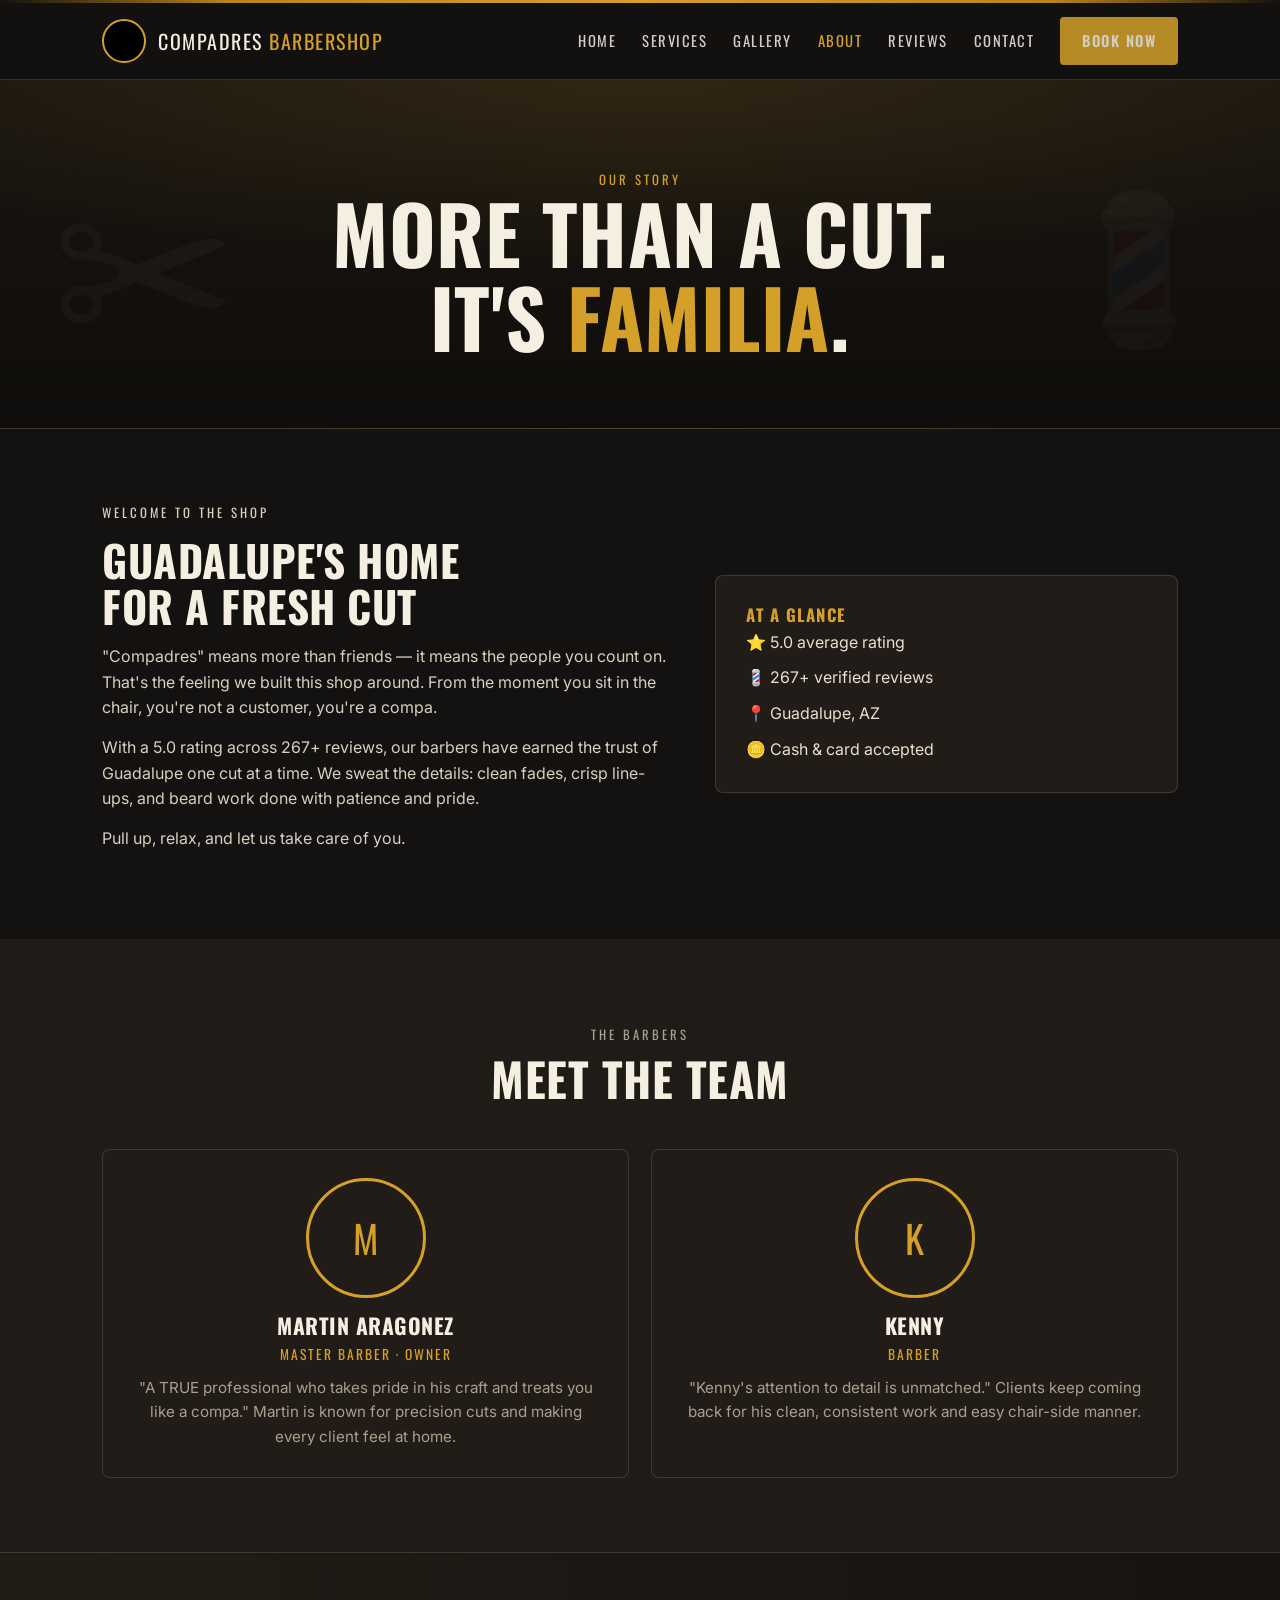
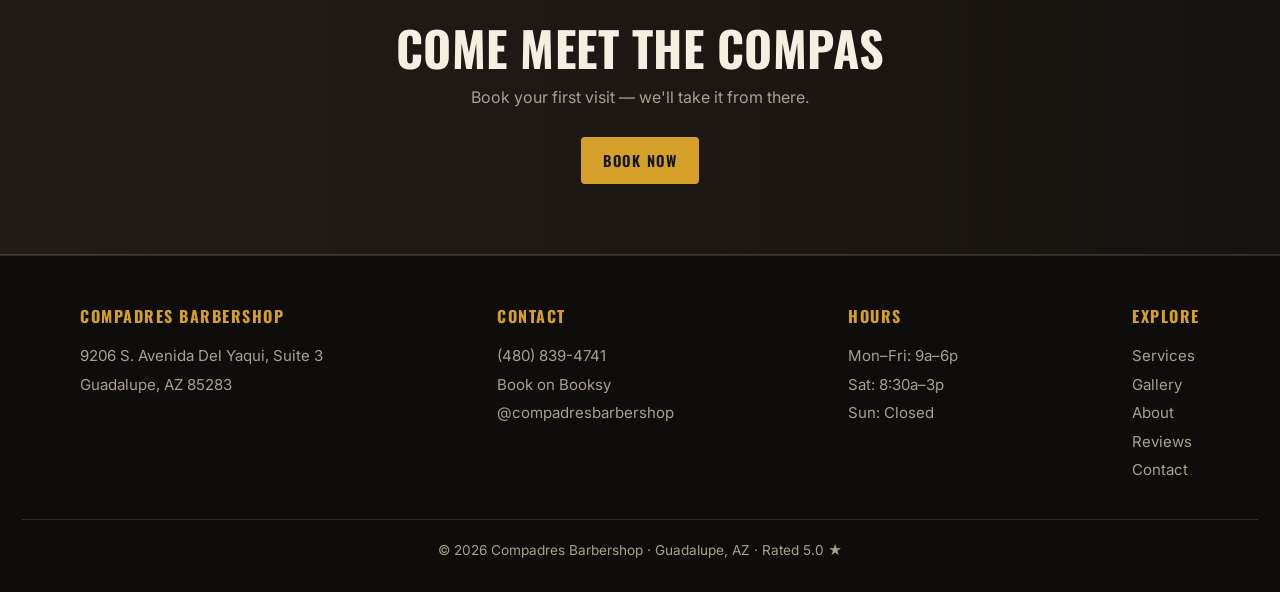
==== about.html @ e4661a83 "Install and configure Vercel Web Analytics # Vercel Web Analytics Implementation  ## Summary Success" ====
<!DOCTYPE html>
<html lang="en">
<head>
<meta charset="UTF-8">
<meta name="viewport" content="width=device-width, initial-scale=1">
<title>About | Compadres Barbershop</title>
<meta name="description" content="Meet the team behind Compadres Barbershop in Guadalupe, AZ — Martin, Kenny, and a shop that treats every client like family.">
<link rel="preconnect" href="https://fonts.googleapis.com">
<link href="https://fonts.googleapis.com/css2?family=Oswald:wght@500;600;700&family=Inter:wght@400;500;600&display=swap" rel="stylesheet">
<link rel="stylesheet" href="styles.css">
<script defer src="https://cdn.vercel-insights.com/v1/script.js"></script>
</head>
<body>
<div class="serape"></div>
<header class="site">
  <div class="nav">
    <a class="logo" href="index.html"><span class="mark"><img src="logo.jpg" alt="Compadres Barbershop logo" onerror="this.remove();this.parentNode.classList.add('noimg')"></span><span class="name">Compadres <span>Barbershop</span></span></a>
    <button class="nav-toggle" aria-label="Menu" onclick="document.getElementById('nav').classList.toggle('open')">☰</button>
    <nav class="links" id="nav">
      <a href="index.html">Home</a>
      <a href="services.html">Services</a>
      <a href="gallery.html">Gallery</a>
      <a class="active" href="about.html">About</a>
      <a href="reviews.html">Reviews</a>
      <a href="contact.html">Contact</a>
      <a class="btn btn-gold" href="https://booksy.com/en-us/102280_compadres-barbershop_barber-shop_14724_tempe" target="_blank" rel="noopener">Book Now</a>
    </nav>
  </div>
</header>

<section class="hero" style="padding:90px 22px 70px">
  <div class="container">
    <p class="eyebrow">Our Story</p>
    <h1>More than a cut.<br>It's <em>familia</em>.</h1>
  </div>
</section>

<section>
  <div class="container">
    <div class="split">
      <div>
        <p class="eyebrow">Welcome to the shop</p>
        <h2>Guadalupe's home<br>for a fresh cut</h2>
        <p>"Compadres" means more than friends — it means the people you count on. That's the feeling we built this shop around. From the moment you sit in the chair, you're not a customer, you're a compa.</p>
        <p>With a 5.0 rating across 267+ reviews, our barbers have earned the trust of Guadalupe one cut at a time. We sweat the details: clean fades, crisp line-ups, and beard work done with patience and pride.</p>
        <p>Pull up, relax, and let us take care of you.</p>
      </div>
      <div class="infobox">
        <h3>At a Glance</h3>
        <p style="margin-bottom:10px">⭐ 5.0 average rating</p>
        <p style="margin-bottom:10px">💈 267+ verified reviews</p>
        <p style="margin-bottom:10px">📍 Guadalupe, AZ</p>
        <p style="margin-bottom:0">🪙 Cash &amp; card accepted</p>
      </div>
    </div>
  </div>
</section>

<section class="alt">
  <div class="container">
    <div class="section-head"><p class="eyebrow">The Barbers</p><h2>Meet the team</h2></div>
    <div class="grid cols-2">
      <div class="barber card">
        <div class="avatar">M</div>
        <h3>Martin Aragonez</h3>
        <div class="role">Master Barber · Owner</div>
        <p>"A TRUE professional who takes pride in his craft and treats you like a compa." Martin is known for precision cuts and making every client feel at home.</p>
      </div>
      <div class="barber card">
        <div class="avatar">K</div>
        <h3>Kenny</h3>
        <div class="role">Barber</div>
        <p>"Kenny's attention to detail is unmatched." Clients keep coming back for his clean, consistent work and easy chair-side manner.</p>
      </div>
    </div>
  </div>
</section>

<div class="cta-band">
  <h2>Come meet the Compas</h2>
  <p>Book your first visit — we'll take it from there.</p>
  <a class="btn btn-gold" href="https://booksy.com/en-us/102280_compadres-barbershop_barber-shop_14724_tempe" target="_blank" rel="noopener">Book Now</a>
</div>

<footer class="site">
  <div class="foot-grid">
    <div><h4>Compadres Barbershop</h4><p>9206 S. Avenida Del Yaqui, Suite 3<br>Guadalupe, AZ 85283</p></div>
    <div><h4>Contact</h4><p><a href="tel:+14808394741">(480) 839-4741</a><br><a href="https://booksy.com/en-us/102280_compadres-barbershop_barber-shop_14724_tempe" target="_blank" rel="noopener">Book on Booksy</a><br><a href="https://www.instagram.com/compadresbarbershop/" target="_blank" rel="noopener">@compadresbarbershop</a></p></div>
    <div><h4>Hours</h4><p>Mon–Fri: 9a–6p<br>Sat: 8:30a–3p<br>Sun: Closed</p></div>
    <div><h4>Explore</h4><p><a href="services.html">Services</a><br><a href="gallery.html">Gallery</a><br><a href="about.html">About</a><br><a href="reviews.html">Reviews</a><br><a href="contact.html">Contact</a></p></div>
  </div>
  <div class="copyright">© 2026 Compadres Barbershop · Guadalupe, AZ · Rated 5.0 ★</div>
</footer>
</body>
</html>
---- styles.css ----
/* Compadres Barbershop — shared styles (mobile-optimized + photo gallery) */
:root{
  --ink:#141210;
  --ink-2:#1f1b17;
  --cream:#f5efe2;
  --gold:#d4a02a;
  --gold-2:#b9851a;
  --red:#a3271f;
  --green:#1f6b4f;
  --muted:#a89f8e;
  --line:rgba(245,239,226,.14);
  --maxw:1120px;
  --font-head:"Oswald","Arial Narrow",Helvetica,sans-serif;
  --font-body:"Inter",system-ui,-apple-system,Segoe UI,Roboto,sans-serif;
}
*{box-sizing:border-box;margin:0;padding:0}
html{scroll-behavior:smooth}
body{
  font-family:var(--font-body);
  background:var(--ink);
  color:var(--cream);
  line-height:1.6;
  -webkit-font-smoothing:antialiased;
  overflow-x:hidden;
}
img{max-width:100%;display:block}
a{color:inherit;text-decoration:none}
.container{max-width:var(--maxw);margin:0 auto;padding:0 22px}
h1,h2,h3,.brand{font-family:var(--font-head);font-weight:700;letter-spacing:.5px;line-height:1.05}
.eyebrow{font-family:var(--font-head);text-transform:uppercase;letter-spacing:3px;font-size:.8rem;color:var(--gold)}

/* refined gold top accent */
.serape{height:3px;background:linear-gradient(90deg,transparent,var(--gold-2) 18%,var(--gold) 50%,var(--gold-2) 82%,transparent)}

/* header */
header.site{position:sticky;top:0;z-index:50;background:rgba(20,18,16,.92);backdrop-filter:blur(8px);border-bottom:1px solid var(--line)}
.nav{display:flex;align-items:center;justify-content:space-between;padding:14px 22px;max-width:var(--maxw);margin:0 auto}
.logo{display:flex;align-items:center;gap:12px}
.logo .mark{width:44px;height:44px;border-radius:50%;border:2px solid var(--gold);display:grid;place-items:center;overflow:hidden;background:#000}
.logo .mark img{width:100%;height:100%;object-fit:cover;display:block}
.logo .mark.noimg::after{content:"C";font-family:var(--font-head);font-weight:700;color:var(--gold);font-size:1.2rem}
.logo .name{font-family:var(--font-head);font-size:1.25rem;text-transform:uppercase;letter-spacing:1.5px}
.logo .name span{color:var(--gold)}
nav.links{display:flex;align-items:center;gap:26px}
nav.links a{font-family:var(--font-head);text-transform:uppercase;letter-spacing:1.5px;font-size:.92rem;color:var(--cream);opacity:.85;transition:.2s}
nav.links a:hover,nav.links a.active{opacity:1;color:var(--gold)}
.btn{display:inline-block;font-family:var(--font-head);text-transform:uppercase;letter-spacing:1.5px;font-weight:600;padding:12px 22px;border-radius:4px;transition:.2s;cursor:pointer;font-size:.92rem}
.btn-gold{background:var(--gold);color:var(--ink)}
.btn-gold:hover{background:var(--gold-2)}
.btn-ghost{border:1.5px solid var(--gold);color:var(--gold)}
.btn-ghost:hover{background:var(--gold);color:var(--ink)}
.nav-toggle{display:none;background:none;border:0;color:var(--cream);font-size:1.6rem;cursor:pointer}

/* hero */
.hero{position:relative;text-align:center;padding:120px 22px 110px;background:
  radial-gradient(120% 90% at 50% 0%,rgba(212,160,42,.12),transparent 60%),
  linear-gradient(180deg,#191510,#0f0d0b);
  border-bottom:1px solid var(--line);overflow:hidden}
.hero::before,.hero::after{content:"";position:absolute;font-family:var(--font-head);font-size:14rem;color:rgba(245,239,226,.03);top:50%;transform:translateY(-50%)}
.hero::before{content:"✂";left:4%}
.hero::after{content:"💈";right:4%;font-size:9rem}
.hero h1{font-size:clamp(2.6rem,7vw,5rem);text-transform:uppercase}
.hero h1 em{color:var(--gold);font-style:normal}
.hero p.lead{max-width:620px;margin:18px auto 28px;color:#e7dfce;font-size:1.12rem}
.hero .cta{display:flex;gap:14px;justify-content:center;flex-wrap:wrap}
.stars{color:var(--gold);letter-spacing:2px}
.rating{margin-top:26px;font-size:.95rem;color:var(--muted)}
.rating strong{color:var(--cream)}

/* hero logo badge */
.hero-badge{width:130px;height:130px;border-radius:50%;border:3px solid var(--gold);object-fit:cover;display:block;margin:0 auto 24px;background:#000;box-shadow:0 10px 34px rgba(0,0,0,.55)}

/* hero photo banner */
.hero-photo{background:#0f0d0b;border-bottom:1px solid var(--line);text-align:center}
.hero-photo img{width:100%;max-width:var(--maxw);height:auto;display:block;margin:0 auto}
.hero-cta{display:flex;gap:14px;justify-content:center;flex-wrap:wrap;padding:28px 22px 6px}

/* sections */
section{padding:74px 0}
.section-head{text-align:center;max-width:640px;margin:0 auto 46px}
.section-head h2{font-size:clamp(2rem,4.5vw,2.9rem);text-transform:uppercase;margin-top:8px}
.section-head p{color:var(--muted);margin-top:12px}
.alt{background:var(--ink-2)}

/* feature grid */
.grid{display:grid;gap:22px}
.cols-3{grid-template-columns:repeat(3,1fr)}
.cols-2{grid-template-columns:repeat(2,1fr)}
.card{background:#211c17;border:1px solid var(--line);border-radius:8px;padding:28px}
.card h3{font-size:1.3rem;text-transform:uppercase;margin-bottom:8px}
.card p{color:var(--muted);font-size:.96rem}
.card .icon{font-size:1.8rem;margin-bottom:14px}

/* services / price list */
.pricelist{max-width:760px;margin:0 auto;display:grid;gap:6px}
.price-row{display:flex;align-items:baseline;justify-content:space-between;gap:14px;padding:20px 4px;border-bottom:1px dashed var(--line)}
.price-row .info h3{font-size:1.25rem;text-transform:uppercase}
.price-row .info span{display:block;color:var(--muted);font-size:.9rem;margin-top:3px}
.price-row .dots{flex:1;border-bottom:1px dotted rgba(245,239,226,.25);margin:0 4px 6px;align-self:flex-end}
.price-row .amt{font-family:var(--font-head);font-size:1.5rem;color:var(--gold);white-space:nowrap}
.note{text-align:center;color:var(--muted);margin-top:30px;font-size:.95rem}

/* gallery / photo grid */
.gallery{display:grid;grid-template-columns:repeat(3,1fr);gap:14px}
.gallery .shot{aspect-ratio:1/1;border-radius:8px;overflow:hidden;border:1px solid var(--line);display:block;background:#211c17}
.gallery .shot img{width:100%;height:100%;object-fit:cover;display:block;transition:transform .4s}
.gallery .shot:hover img{transform:scale(1.06)}

/* barbers */
.barber{text-align:center}
.barber .avatar{width:120px;height:120px;border-radius:50%;margin:0 auto 16px;border:3px solid var(--gold);display:grid;place-items:center;font-family:var(--font-head);font-size:2.4rem;color:var(--gold);background:#211c17}
.barber h3{font-size:1.35rem;text-transform:uppercase}
.barber .role{color:var(--gold);font-family:var(--font-head);letter-spacing:2px;text-transform:uppercase;font-size:.85rem;margin-top:4px}
.barber p{color:var(--muted);font-size:.95rem;margin-top:10px}

/* split / info */
.split{display:grid;grid-template-columns:1.1fr .9fr;gap:48px;align-items:center}
.split h2{font-size:clamp(1.9rem,4vw,2.7rem);text-transform:uppercase;margin:8px 0 16px}
.split p{color:#d8cfbd;margin-bottom:14px}
.hours{list-style:none;max-width:420px}
.hours li{display:flex;justify-content:space-between;padding:11px 0;border-bottom:1px solid var(--line);font-size:1rem}
.hours li span:first-child{font-family:var(--font-head);text-transform:uppercase;letter-spacing:1px}
.hours li.closed span:last-child{color:var(--muted);letter-spacing:1px}
.hours li.today{color:var(--gold)}

.infobox{background:#211c17;border:1px solid var(--line);border-radius:8px;padding:30px}
.infobox h3{text-transform:uppercase;color:var(--gold);font-size:1.05rem;letter-spacing:1.5px;margin-bottom:6px}
.infobox p{margin-bottom:18px;color:#e7dfce}
.infobox a{color:var(--cream);border-bottom:1px solid var(--gold)}

.map{border-radius:8px;overflow:hidden;border:1px solid var(--line);min-height:320px;width:100%}
.map iframe{width:100%;height:100%;min-height:320px;border:0;filter:grayscale(.3) contrast(1.05)}

/* cta band */
.cta-band{background:linear-gradient(90deg,#221c16,#171310);text-align:center;padding:70px 22px;border-top:1px solid var(--line);border-bottom:1px solid var(--line)}
.cta-band h2{font-size:clamp(2rem,5vw,3rem);text-transform:uppercase}
.cta-band p{color:var(--muted);margin:12px 0 26px}

/* footer */
footer.site{background:#0f0d0b;padding:48px 22px 30px;border-top:1px solid var(--line)}
.foot-grid{display:flex;justify-content:space-between;gap:30px;flex-wrap:wrap;max-width:var(--maxw);margin:0 auto}
.foot-grid h4{font-family:var(--font-head);text-transform:uppercase;color:var(--gold);letter-spacing:1.5px;margin-bottom:12px;font-size:1rem}
.foot-grid p,.foot-grid a{color:var(--muted);font-size:.94rem;line-height:1.9}
.foot-grid a:hover{color:var(--cream)}
.copyright{text-align:center;color:var(--muted);font-size:.85rem;margin-top:34px;border-top:1px solid var(--line);padding-top:20px}

/* reviews */
.quotes{display:grid;grid-template-columns:repeat(3,1fr);gap:22px}
.quote{background:#211c17;border:1px solid var(--line);border-radius:8px;padding:26px}
.quote .stars{margin-bottom:10px}
.quote p{font-style:italic;color:#e7dfce}
.quote .who{margin-top:14px;font-family:var(--font-head);text-transform:uppercase;letter-spacing:1px;color:var(--gold);font-size:.9rem}
.quote .meta-line{color:var(--muted);font-size:.8rem;margin-top:3px}

/* rating summary */
.rating-summary{display:grid;grid-template-columns:auto 1fr;gap:48px;align-items:center;background:#211c17;border:1px solid var(--line);border-radius:10px;padding:36px 40px;max-width:760px;margin:0 auto}
.rating-summary .score{text-align:center}
.rating-summary .big{font-family:var(--font-head);font-size:4.5rem;line-height:1;color:var(--gold)}
.rating-summary .score .stars{color:var(--gold);letter-spacing:2px;font-size:1.1rem;margin-top:4px}
.rating-summary .count{color:var(--muted);font-size:.85rem;margin-top:8px}
.rating-summary .bars{list-style:none;display:grid;gap:8px}
.rating-summary .bars li{display:flex;align-items:center;gap:12px;font-size:.85rem;color:var(--muted)}
.rating-summary .bars li span:first-child{width:34px;font-family:var(--font-head)}
.rating-summary .bars .n{width:34px;text-align:right}
.rating-summary .bar{flex:1;height:8px;background:rgba(245,239,226,.1);border-radius:6px;overflow:hidden}
.rating-summary .bar i{display:block;height:100%;background:var(--gold)}
@media(max-width:600px){.rating-summary{grid-template-columns:1fr;gap:24px;padding:28px 22px}}

/* worst review callout */
.worst{max-width:680px;margin:64px auto 0;text-align:center}
.worst h2{font-size:clamp(1.7rem,4vw,2.4rem);text-transform:uppercase;margin:8px 0 12px}
.worst .sub{color:var(--muted);font-size:.98rem;max-width:520px;margin:0 auto}
.worst-card{background:#211c17;border:1px dashed var(--gold-2);border-radius:10px;padding:34px 30px;margin:26px auto;max-width:480px}
.worst-card .stars2{font-size:1.5rem;letter-spacing:3px;color:var(--gold)}
.worst-card .stars2 span{color:rgba(245,239,226,.2)}
.worst-card .worst-text{font-family:var(--font-head);font-size:3.4rem;color:var(--cream);margin:14px 0 6px;line-height:1}
.worst-card .who{color:var(--muted);font-size:.85rem;letter-spacing:.5px}

@media(max-width:860px){
  .cols-3,.cols-2,.quotes{grid-template-columns:1fr}
  .split{grid-template-columns:1fr;gap:30px}
  .gallery{grid-template-columns:repeat(2,1fr)}
  nav.links{position:fixed;inset:70px 0 auto 0;flex-direction:column;background:var(--ink-2);padding:18px 22px 22px;border-bottom:1px solid var(--line);display:none;gap:4px}
  nav.links a{padding:12px 4px;border-bottom:1px solid var(--line);width:100%}
  nav.links.open{display:flex}
  nav.links .btn{width:100%;text-align:center;border-bottom:0;margin-top:8px}
  .nav-toggle{display:block}
}

@media(max-width:600px){
  section{padding:48px 0}
  .container{padding:0 18px}
  .nav{padding:12px 18px}
  .logo .name{font-size:1.05rem;letter-spacing:1px}
  .hero{padding:74px 18px 60px}
  .hero::before,.hero::after{display:none}
  .hero p.lead{font-size:1.02rem}
  .hero .cta{flex-direction:column;align-items:stretch}
  .hero .cta .btn{width:100%}
  .hero-cta{flex-direction:column;align-items:stretch;padding:22px 18px 4px}
  .hero-cta .btn{width:100%;text-align:center}
  .section-head{margin-bottom:32px}
  .card{padding:22px}
  .price-row{padding:16px 2px;gap:10px}
  .price-row .info h3{font-size:1.08rem}
  .price-row .amt{font-size:1.3rem}
  .infobox{padding:22px}
  .cta-band{padding:52px 18px}
  .foot-grid{flex-direction:column;gap:24px}
  .worst-card{padding:28px 22px}
  .worst-card .worst-text{font-size:2.8rem}
  .gallery{gap:10px}
}
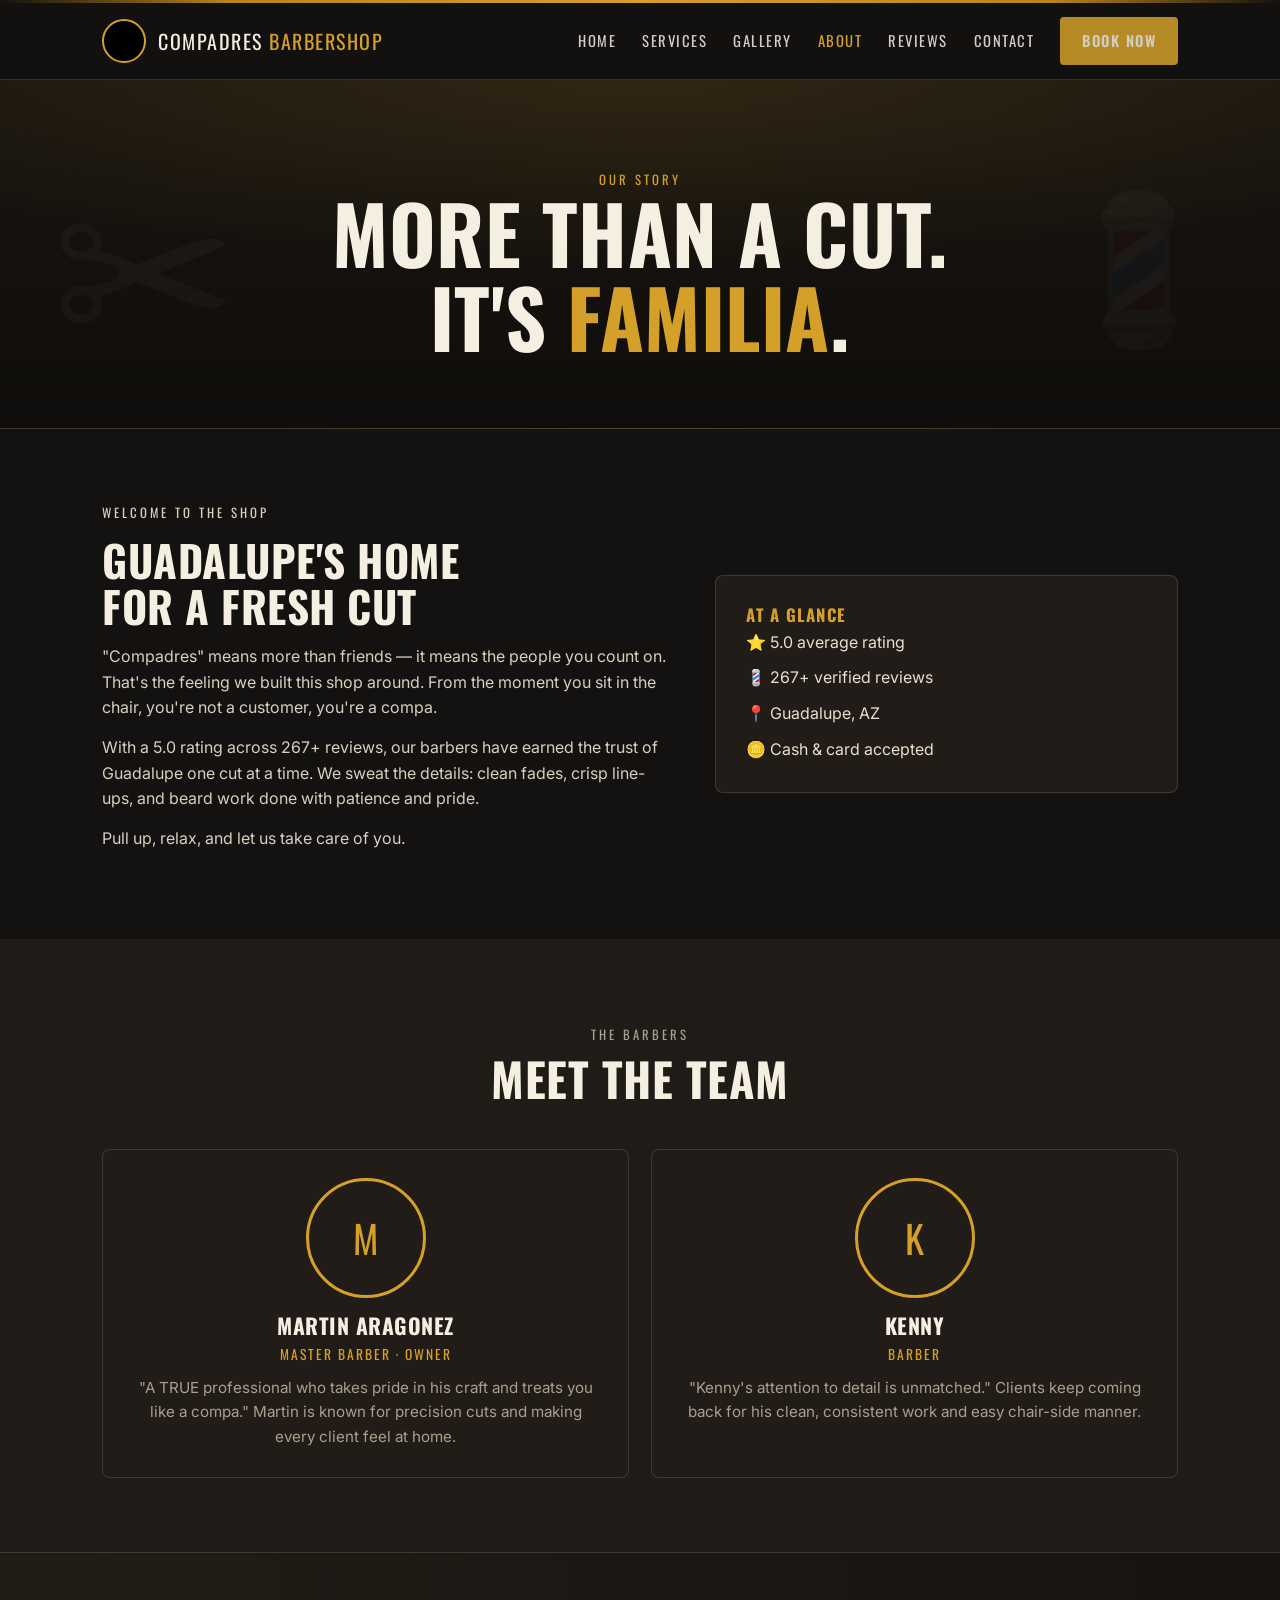
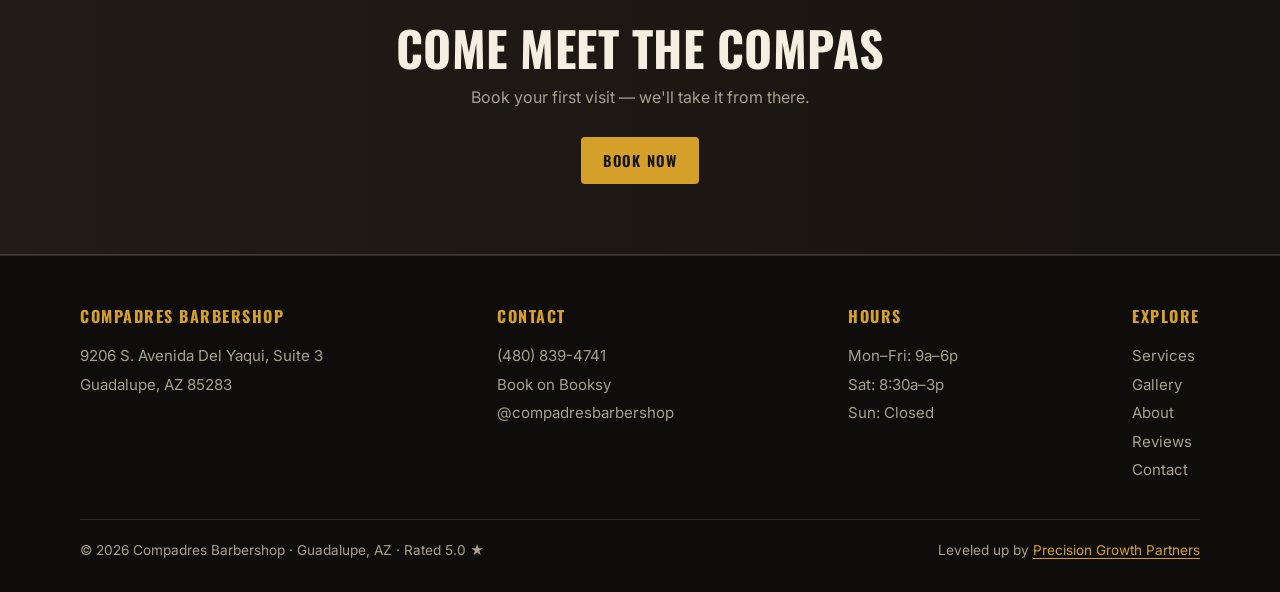
==== commit 209db2d1: "Add files via upload" ====
--- a/about.html
+++ b/about.html
@@ -8,7 +8,6 @@
 <link rel="preconnect" href="https://fonts.googleapis.com">
 <link href="https://fonts.googleapis.com/css2?family=Oswald:wght@500;600;700&family=Inter:wght@400;500;600&display=swap" rel="stylesheet">
 <link rel="stylesheet" href="styles.css">
-<script defer src="https://cdn.vercel-insights.com/v1/script.js"></script>
 </head>
 <body>
 <div class="serape"></div>
@@ -89,7 +88,8 @@
     <div><h4>Hours</h4><p>Mon–Fri: 9a–6p<br>Sat: 8:30a–3p<br>Sun: Closed</p></div>
     <div><h4>Explore</h4><p><a href="services.html">Services</a><br><a href="gallery.html">Gallery</a><br><a href="about.html">About</a><br><a href="reviews.html">Reviews</a><br><a href="contact.html">Contact</a></p></div>
   </div>
-  <div class="copyright">© 2026 Compadres Barbershop · Guadalupe, AZ · Rated 5.0 ★</div>
+  <div class="copyright"><span>© 2026 Compadres Barbershop · Guadalupe, AZ · Rated 5.0 ★</span><span class="credit">Leveled up by <a href="https://www.precisiongrowthpartnersaz.com" target="_blank" rel="noopener">Precision Growth Partners</a></span></div>
 </footer>
+<script defer src="/_vercel/insights/script.js"></script>
 </body>
 </html>
--- a/styles.css
+++ b/styles.css
@@ -142,7 +142,9 @@
 .foot-grid h4{font-family:var(--font-head);text-transform:uppercase;color:var(--gold);letter-spacing:1.5px;margin-bottom:12px;font-size:1rem}
 .foot-grid p,.foot-grid a{color:var(--muted);font-size:.94rem;line-height:1.9}
 .foot-grid a:hover{color:var(--cream)}
-.copyright{text-align:center;color:var(--muted);font-size:.85rem;margin-top:34px;border-top:1px solid var(--line);padding-top:20px}
+.copyright{display:flex;flex-wrap:wrap;justify-content:space-between;align-items:center;gap:6px 16px;max-width:var(--maxw);margin:34px auto 0;color:var(--muted);font-size:.85rem;border-top:1px solid var(--line);padding-top:20px}
+.copyright .credit a{color:var(--gold);border-bottom:1px solid var(--gold)}
+.copyright .credit a:hover{color:var(--cream)}
 
 /* reviews */
 .quotes{display:grid;grid-template-columns:repeat(3,1fr);gap:22px}
@@ -210,4 +212,5 @@
   .worst-card{padding:28px 22px}
   .worst-card .worst-text{font-size:2.8rem}
   .gallery{gap:10px}
-}
+  .copyright{justify-content:center;text-align:center}
+}
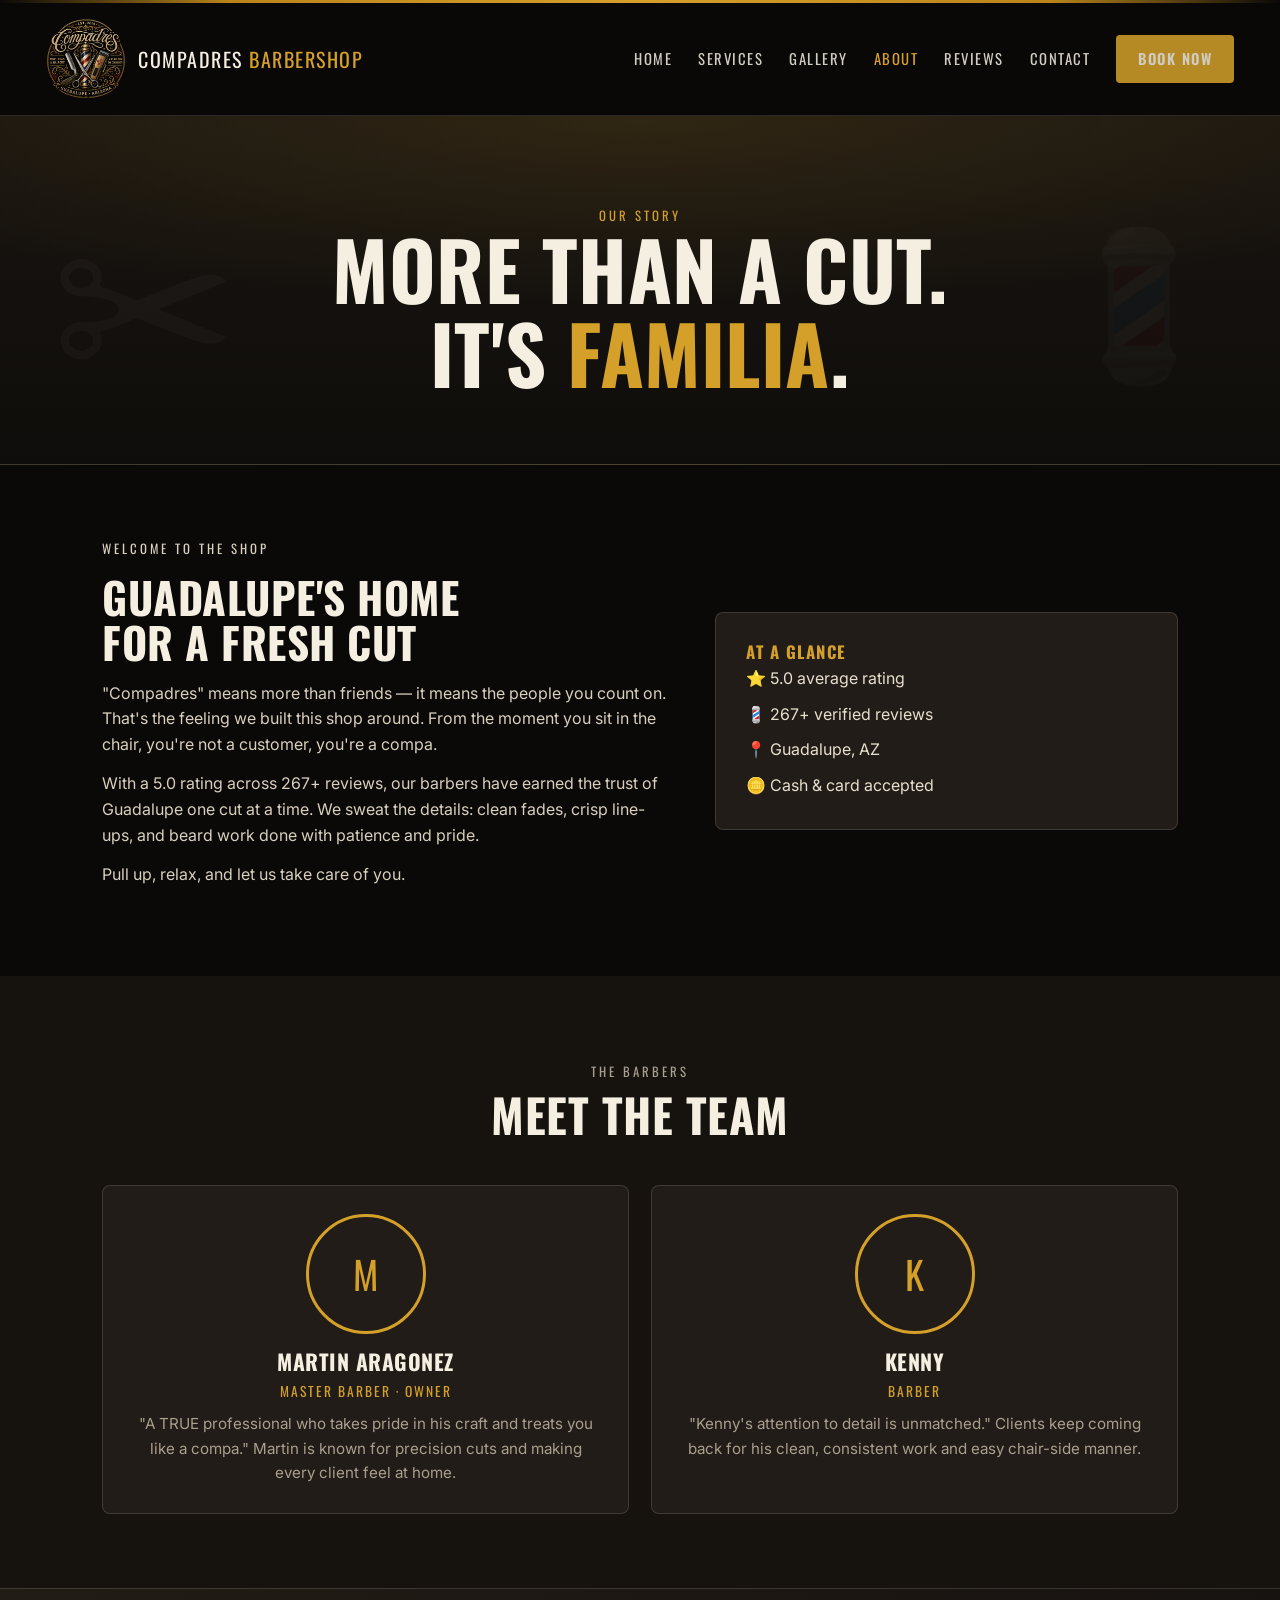
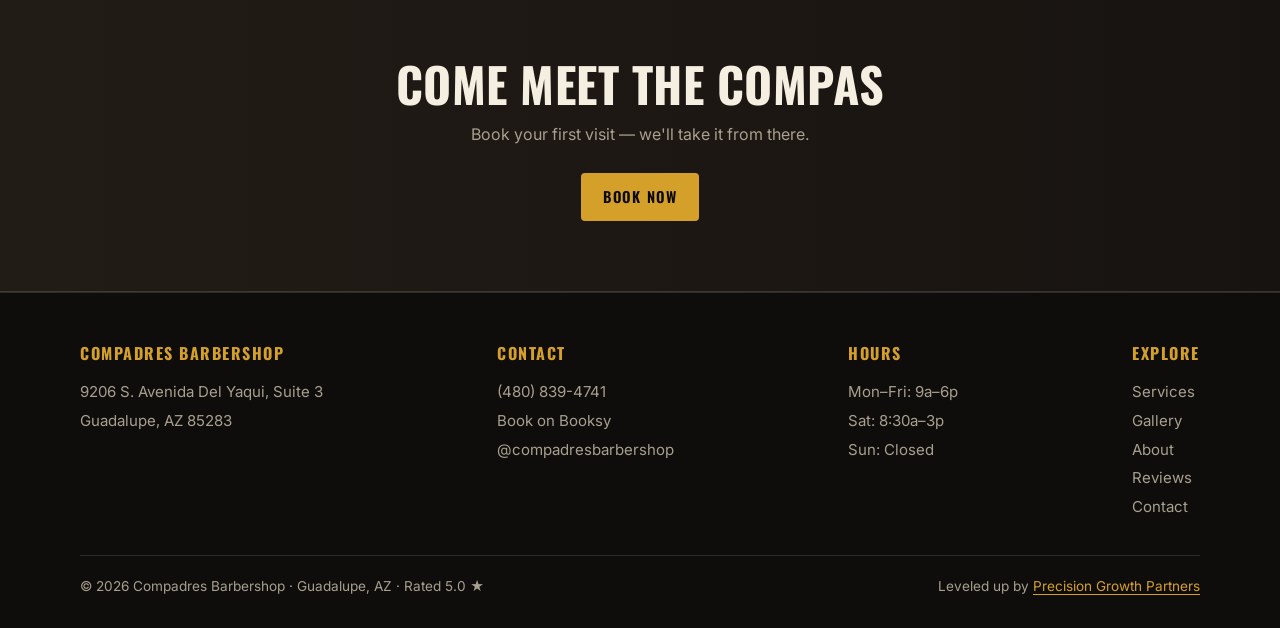
==== commit 27624e58: "Add files via upload" ====
--- a/about.html
+++ b/about.html
@@ -13,7 +13,7 @@
 <div class="serape"></div>
 <header class="site">
   <div class="nav">
-    <a class="logo" href="index.html"><span class="mark"><img src="logo.jpg" alt="Compadres Barbershop logo" onerror="this.remove();this.parentNode.classList.add('noimg')"></span><span class="name">Compadres <span>Barbershop</span></span></a>
+    <a class="logo" href="index.html"><span class="mark"><img src="logo.png" alt="Compadres Barbershop logo" onclick="event.preventDefault();event.stopPropagation();document.getElementById('logobox').classList.add('open')" onerror="this.style.display='none';this.parentNode.classList.add('noimg')"></span><span class="name">Compadres <span>Barbershop</span></span></a>
     <button class="nav-toggle" aria-label="Menu" onclick="document.getElementById('nav').classList.toggle('open')">☰</button>
     <nav class="links" id="nav">
       <a href="index.html">Home</a>
@@ -90,6 +90,7 @@
   </div>
   <div class="copyright"><span>© 2026 Compadres Barbershop · Guadalupe, AZ · Rated 5.0 ★</span><span class="credit">Leveled up by <a href="https://www.precisiongrowthpartnersaz.com" target="_blank" rel="noopener">Precision Growth Partners</a></span></div>
 </footer>
+<div class="logobox" id="logobox" onclick="this.classList.remove('open')"><img src="logo.png" alt="Compadres Barbershop logo"></div>
 <script defer src="/_vercel/insights/script.js"></script>
 </body>
 </html>
--- a/styles.css
+++ b/styles.css
@@ -1,7 +1,7 @@
 /* Compadres Barbershop — shared styles (mobile-optimized + photo gallery) */
 :root{
-  --ink:#141210;
-  --ink-2:#1f1b17;
+  --ink:#0a0908;
+  --ink-2:#16130f;
   --cream:#f5efe2;
   --gold:#d4a02a;
   --gold-2:#b9851a;
@@ -33,11 +33,15 @@
 .serape{height:3px;background:linear-gradient(90deg,transparent,var(--gold-2) 18%,var(--gold) 50%,var(--gold-2) 82%,transparent)}
 
 /* header */
-header.site{position:sticky;top:0;z-index:50;background:rgba(20,18,16,.92);backdrop-filter:blur(8px);border-bottom:1px solid var(--line)}
-.nav{display:flex;align-items:center;justify-content:space-between;padding:14px 22px;max-width:var(--maxw);margin:0 auto}
+header.site{position:sticky;top:0;z-index:50;background:rgba(10,9,8,.95);backdrop-filter:blur(8px);border-bottom:1px solid var(--line)}
+.nav{display:flex;align-items:center;justify-content:space-between;padding:16px 46px}
 .logo{display:flex;align-items:center;gap:12px}
-.logo .mark{width:44px;height:44px;border-radius:50%;border:2px solid var(--gold);display:grid;place-items:center;overflow:hidden;background:#000}
-.logo .mark img{width:100%;height:100%;object-fit:cover;display:block}
+.logo .mark{width:80px;height:80px;display:grid;place-items:center;flex:0 0 auto}
+.logo .mark img{width:100%;height:100%;object-fit:contain;display:block;mix-blend-mode:lighten;cursor:zoom-in}
+.logobox{position:fixed;inset:0;z-index:200;background:rgba(5,4,3,.94);display:none;place-items:center;cursor:zoom-out;padding:24px}
+.logobox.open{display:grid}
+.logobox img{max-width:min(90vw,560px);max-height:90vh;width:auto;height:auto;mix-blend-mode:lighten}
+.logo .mark.noimg{width:44px;height:44px;border-radius:50%;border:2px solid var(--gold);background:#000}
 .logo .mark.noimg::after{content:"C";font-family:var(--font-head);font-weight:700;color:var(--gold);font-size:1.2rem}
 .logo .name{font-family:var(--font-head);font-size:1.25rem;text-transform:uppercase;letter-spacing:1.5px}
 .logo .name span{color:var(--gold)}
@@ -71,7 +75,7 @@
 .hero-badge{width:130px;height:130px;border-radius:50%;border:3px solid var(--gold);object-fit:cover;display:block;margin:0 auto 24px;background:#000;box-shadow:0 10px 34px rgba(0,0,0,.55)}
 
 /* hero photo banner */
-.hero-photo{background:#0f0d0b;border-bottom:1px solid var(--line);text-align:center}
+.hero-photo{background:#0a0908;border-bottom:1px solid var(--line);text-align:center}
 .hero-photo img{width:100%;max-width:var(--maxw);height:auto;display:block;margin:0 auto}
 .hero-cta{display:flex;gap:14px;justify-content:center;flex-wrap:wrap;padding:28px 22px 6px}
 
@@ -213,4 +217,5 @@
   .worst-card .worst-text{font-size:2.8rem}
   .gallery{gap:10px}
   .copyright{justify-content:center;text-align:center}
-}
+  .logo .mark{width:60px;height:60px}
+}
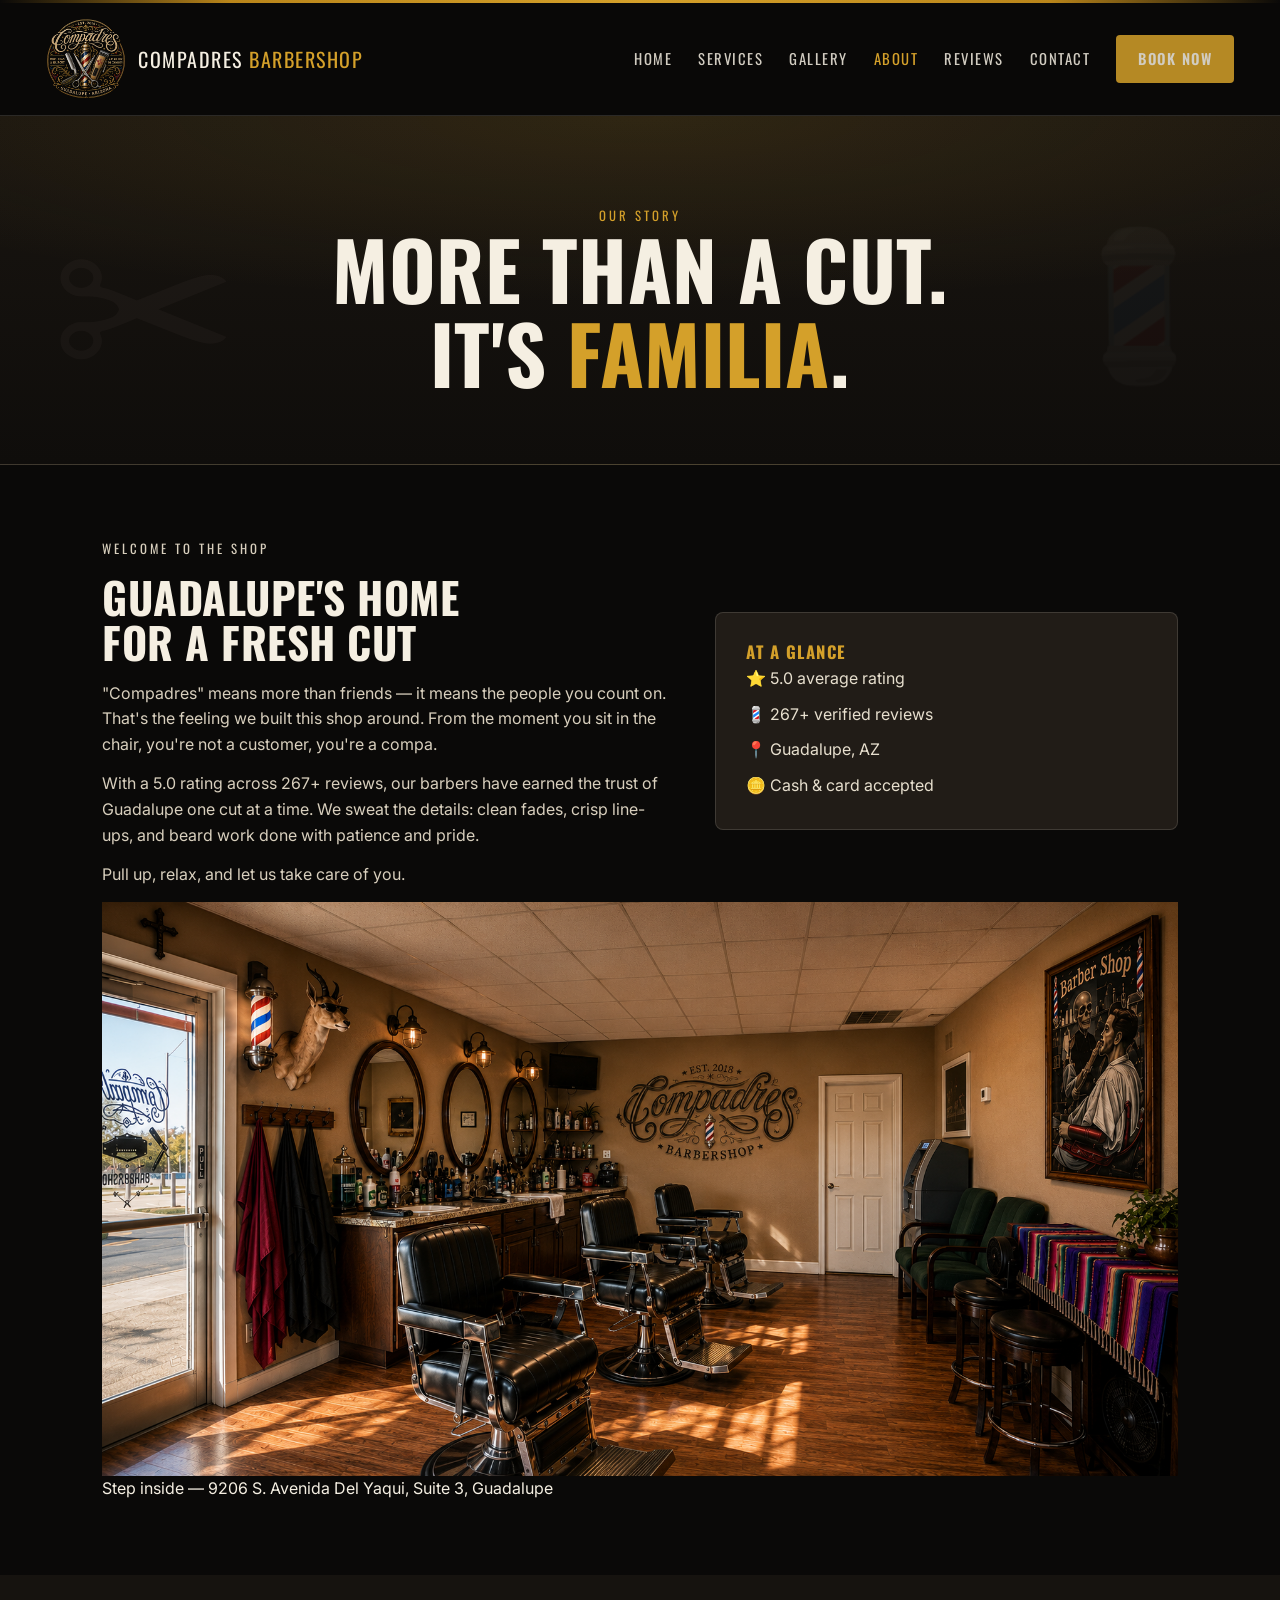
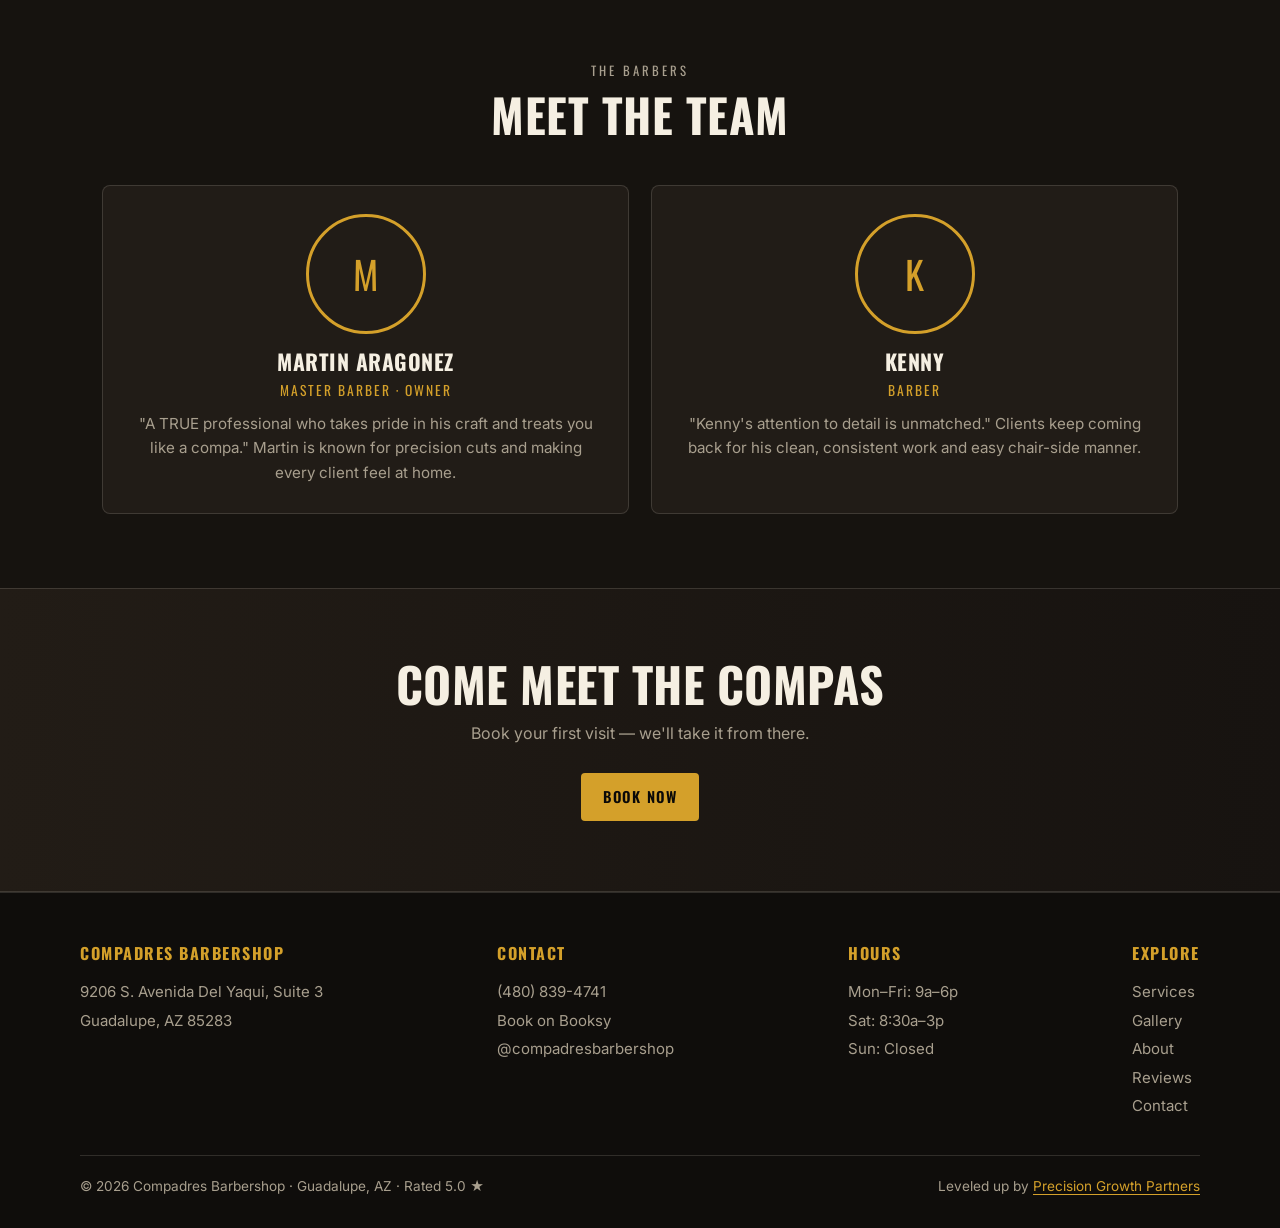
==== commit 69d2d756: "Add files via upload" ====
--- a/about.html
+++ b/about.html
@@ -8,6 +8,18 @@
 <link rel="preconnect" href="https://fonts.googleapis.com">
 <link href="https://fonts.googleapis.com/css2?family=Oswald:wght@500;600;700&family=Inter:wght@400;500;600&display=swap" rel="stylesheet">
 <link rel="stylesheet" href="styles.css">
+<meta property="og:type" content="website">
+<meta property="og:site_name" content="Compadres Barbershop">
+<meta property="og:title" content="Compadres Barbershop — Guadalupe, AZ">
+<meta property="og:description" content="More than a haircut — a place for the community. Premium cuts, fades & beard work. Book online.">
+<meta property="og:url" content="https://compadresbarbershop.net/about.html">
+<meta property="og:image" content="https://compadresbarbershop.net/logo.png">
+<meta property="og:image:width" content="1254">
+<meta property="og:image:height" content="1254">
+<meta name="twitter:card" content="summary_large_image">
+<meta name="twitter:title" content="Compadres Barbershop — Guadalupe, AZ">
+<meta name="twitter:description" content="More than a haircut — a place for the community. Book online.">
+<meta name="twitter:image" content="https://compadresbarbershop.net/logo.png">
 </head>
 <body>
 <div class="serape"></div>
@@ -52,6 +64,10 @@
         <p style="margin-bottom:0">🪙 Cash &amp; card accepted</p>
       </div>
     </div>
+    <figure class="shopshot" onclick="openShot(this.querySelector('img').src)">
+      <img src="CompadresBarbershopHero.png" alt="Inside Compadres Barbershop — vintage chairs, round mirrors, and the shop wall" loading="lazy">
+      <figcaption>Step inside — 9206 S. Avenida Del Yaqui, Suite 3, Guadalupe</figcaption>
+    </figure>
   </div>
 </section>
 
@@ -90,7 +106,12 @@
   </div>
   <div class="copyright"><span>© 2026 Compadres Barbershop · Guadalupe, AZ · Rated 5.0 ★</span><span class="credit">Leveled up by <a href="https://www.precisiongrowthpartnersaz.com" target="_blank" rel="noopener">Precision Growth Partners</a></span></div>
 </footer>
+<div class="shotbox" id="shotbox" onclick="this.classList.remove('open')"><img src="" alt="Inside Compadres Barbershop"></div>
 <div class="logobox" id="logobox" onclick="this.classList.remove('open')"><img src="logo.png" alt="Compadres Barbershop logo"></div>
+<script>
+function openShot(src){var b=document.getElementById('shotbox');b.querySelector('img').src=src;b.classList.add('open');}
+document.addEventListener('keydown',function(e){if(e.key==='Escape'){document.getElementById('shotbox').classList.remove('open');document.getElementById('logobox').classList.remove('open');}});
+</script>
 <script defer src="/_vercel/insights/script.js"></script>
 </body>
 </html>
--- a/styles.css
+++ b/styles.css
@@ -41,6 +41,14 @@
 .logobox{position:fixed;inset:0;z-index:200;background:rgba(5,4,3,.94);display:none;place-items:center;cursor:zoom-out;padding:24px}
 .logobox.open{display:grid}
 .logobox img{max-width:min(90vw,560px);max-height:90vh;width:auto;height:auto;mix-blend-mode:lighten}
+
+/* intro splash (home only) */
+.splash{position:fixed;inset:0;z-index:300;background:#0a0908;display:grid;place-items:center;padding:24px;cursor:pointer;animation:splashout .6s ease 3s forwards}
+.splash.skip{animation:splashout .3s ease forwards}
+.splash img{max-width:min(88vw,520px);max-height:86vh;mix-blend-mode:lighten;animation:splashin .5s ease both}
+@keyframes splashin{from{opacity:0;transform:scale(.94)}to{opacity:1;transform:scale(1)}}
+@keyframes splashout{to{opacity:0;visibility:hidden}}
+@media(prefers-reduced-motion:reduce){.splash{display:none}}
 .logo .mark.noimg{width:44px;height:44px;border-radius:50%;border:2px solid var(--gold);background:#000}
 .logo .mark.noimg::after{content:"C";font-family:var(--font-head);font-weight:700;color:var(--gold);font-size:1.2rem}
 .logo .name{font-family:var(--font-head);font-size:1.25rem;text-transform:uppercase;letter-spacing:1.5px}
@@ -77,6 +85,9 @@
 /* hero photo banner */
 .hero-photo{background:#0a0908;border-bottom:1px solid var(--line);text-align:center}
 .hero-photo img{width:100%;max-width:var(--maxw);height:auto;display:block;margin:0 auto}
+.hero-slides{position:relative;display:block;max-width:var(--maxw);margin:0 auto;aspect-ratio:3/2;overflow:hidden}
+.hero-slides .slide{position:absolute;inset:0;width:100%;height:100%;object-fit:contain;opacity:0;transition:opacity 1.4s ease}
+.hero-slides .slide.on{opacity:1}
 .hero-cta{display:flex;gap:14px;justify-content:center;flex-wrap:wrap;padding:28px 22px 6px}
 
 /* sections */
@@ -94,6 +105,9 @@
 .card h3{font-size:1.3rem;text-transform:uppercase;margin-bottom:8px}
 .card p{color:var(--muted);font-size:.96rem}
 .card .icon{font-size:1.8rem;margin-bottom:14px}
+.card .icon img{width:100%;height:280px;object-fit:contain;display:block;cursor:zoom-in;transition:transform .25s ease}
+.card .icon img:hover{transform:scale(1.03)}
+.card .icon img.blend{mix-blend-mode:lighten}
 
 /* services / price list */
 .pricelist{max-width:760px;margin:0 auto;display:grid;gap:6px}
@@ -104,11 +118,35 @@
 .price-row .amt{font-family:var(--font-head);font-size:1.5rem;color:var(--gold);white-space:nowrap}
 .note{text-align:center;color:var(--muted);margin-top:30px;font-size:.95rem}
 
-/* gallery / photo grid */
-.gallery{display:grid;grid-template-columns:repeat(3,1fr);gap:14px}
-.gallery .shot{aspect-ratio:1/1;border-radius:8px;overflow:hidden;border:1px solid var(--line);display:block;background:#211c17}
-.gallery .shot img{width:100%;height:100%;object-fit:cover;display:block;transition:transform .4s}
-.gallery .shot:hover img{transform:scale(1.06)}
+/* work gallery — masonry */
+.works{column-count:3;column-gap:16px}
+.work{break-inside:avoid;margin:0 0 16px;position:relative;display:block;border-radius:10px;overflow:hidden;border:1px solid var(--line);background:#16130f;cursor:zoom-in}
+.work img{width:100%;display:block;transition:transform .5s ease}
+.work:hover img{transform:scale(1.04)}
+.work .cap{position:absolute;left:0;right:0;bottom:0;padding:16px 16px 14px;background:linear-gradient(to top,rgba(0,0,0,.9),rgba(0,0,0,.5) 55%,transparent)}
+.work .cap h3{font-size:1.02rem;text-transform:uppercase;letter-spacing:1px;color:var(--cream)}
+.work .cap span{display:block;margin-top:3px;color:var(--gold);font-family:var(--font-head);font-size:.76rem;letter-spacing:2px;text-transform:uppercase}
+.work .badge{position:absolute;top:12px;left:12px;background:var(--gold);color:var(--ink);font-family:var(--font-head);font-size:.68rem;letter-spacing:1.5px;text-transform:uppercase;padding:5px 10px;border-radius:3px}
+
+/* before / after */
+.ba{display:grid;grid-template-columns:1fr 1fr;gap:16px;max-width:860px;margin:0 auto}
+.ba figure{position:relative;margin:0;border-radius:10px;overflow:hidden;border:1px solid var(--line);background:#16130f;cursor:zoom-in}
+.ba img{width:100%;display:block;transition:transform .5s ease}
+.ba figure:hover img{transform:scale(1.03)}
+.ba figcaption{position:absolute;top:12px;left:12px;font-family:var(--font-head);text-transform:uppercase;letter-spacing:2px;font-size:.72rem;padding:6px 12px;border-radius:3px}
+.ba .before figcaption{background:rgba(10,9,8,.88);color:var(--muted);border:1px solid var(--line)}
+.ba .after figcaption{background:var(--gold);color:var(--ink)}
+.ba-note{text-align:center;color:var(--muted);font-size:.92rem;margin-top:16px}
+
+/* photo lightbox */
+.shotbox{position:fixed;inset:0;z-index:200;background:rgba(5,4,3,.95);display:none;place-items:center;cursor:zoom-out;padding:20px}
+.shotbox.open{display:grid}
+.shotbox img{max-width:92vw;max-height:88vh;border-radius:8px;border:1px solid var(--line)}
+
+/* client shout-out */
+.shout{max-width:640px;margin:54px auto 0;text-align:center;border-top:1px solid var(--line);padding-top:34px}
+.shout p{font-style:italic;color:#e7dfce;font-size:1.15rem}
+.shout .who{margin-top:12px;font-family:var(--font-head);text-transform:uppercase;letter-spacing:2px;color:var(--gold);font-size:.85rem}
 
 /* barbers */
 .barber{text-align:center}
@@ -185,7 +223,7 @@
 @media(max-width:860px){
   .cols-3,.cols-2,.quotes{grid-template-columns:1fr}
   .split{grid-template-columns:1fr;gap:30px}
-  .gallery{grid-template-columns:repeat(2,1fr)}
+  .works{column-count:2}
   nav.links{position:fixed;inset:70px 0 auto 0;flex-direction:column;background:var(--ink-2);padding:18px 22px 22px;border-bottom:1px solid var(--line);display:none;gap:4px}
   nav.links a{padding:12px 4px;border-bottom:1px solid var(--line);width:100%}
   nav.links.open{display:flex}
@@ -215,7 +253,7 @@
   .foot-grid{flex-direction:column;gap:24px}
   .worst-card{padding:28px 22px}
   .worst-card .worst-text{font-size:2.8rem}
-  .gallery{gap:10px}
+  .works{column-count:1}
   .copyright{justify-content:center;text-align:center}
   .logo .mark{width:60px;height:60px}
 }
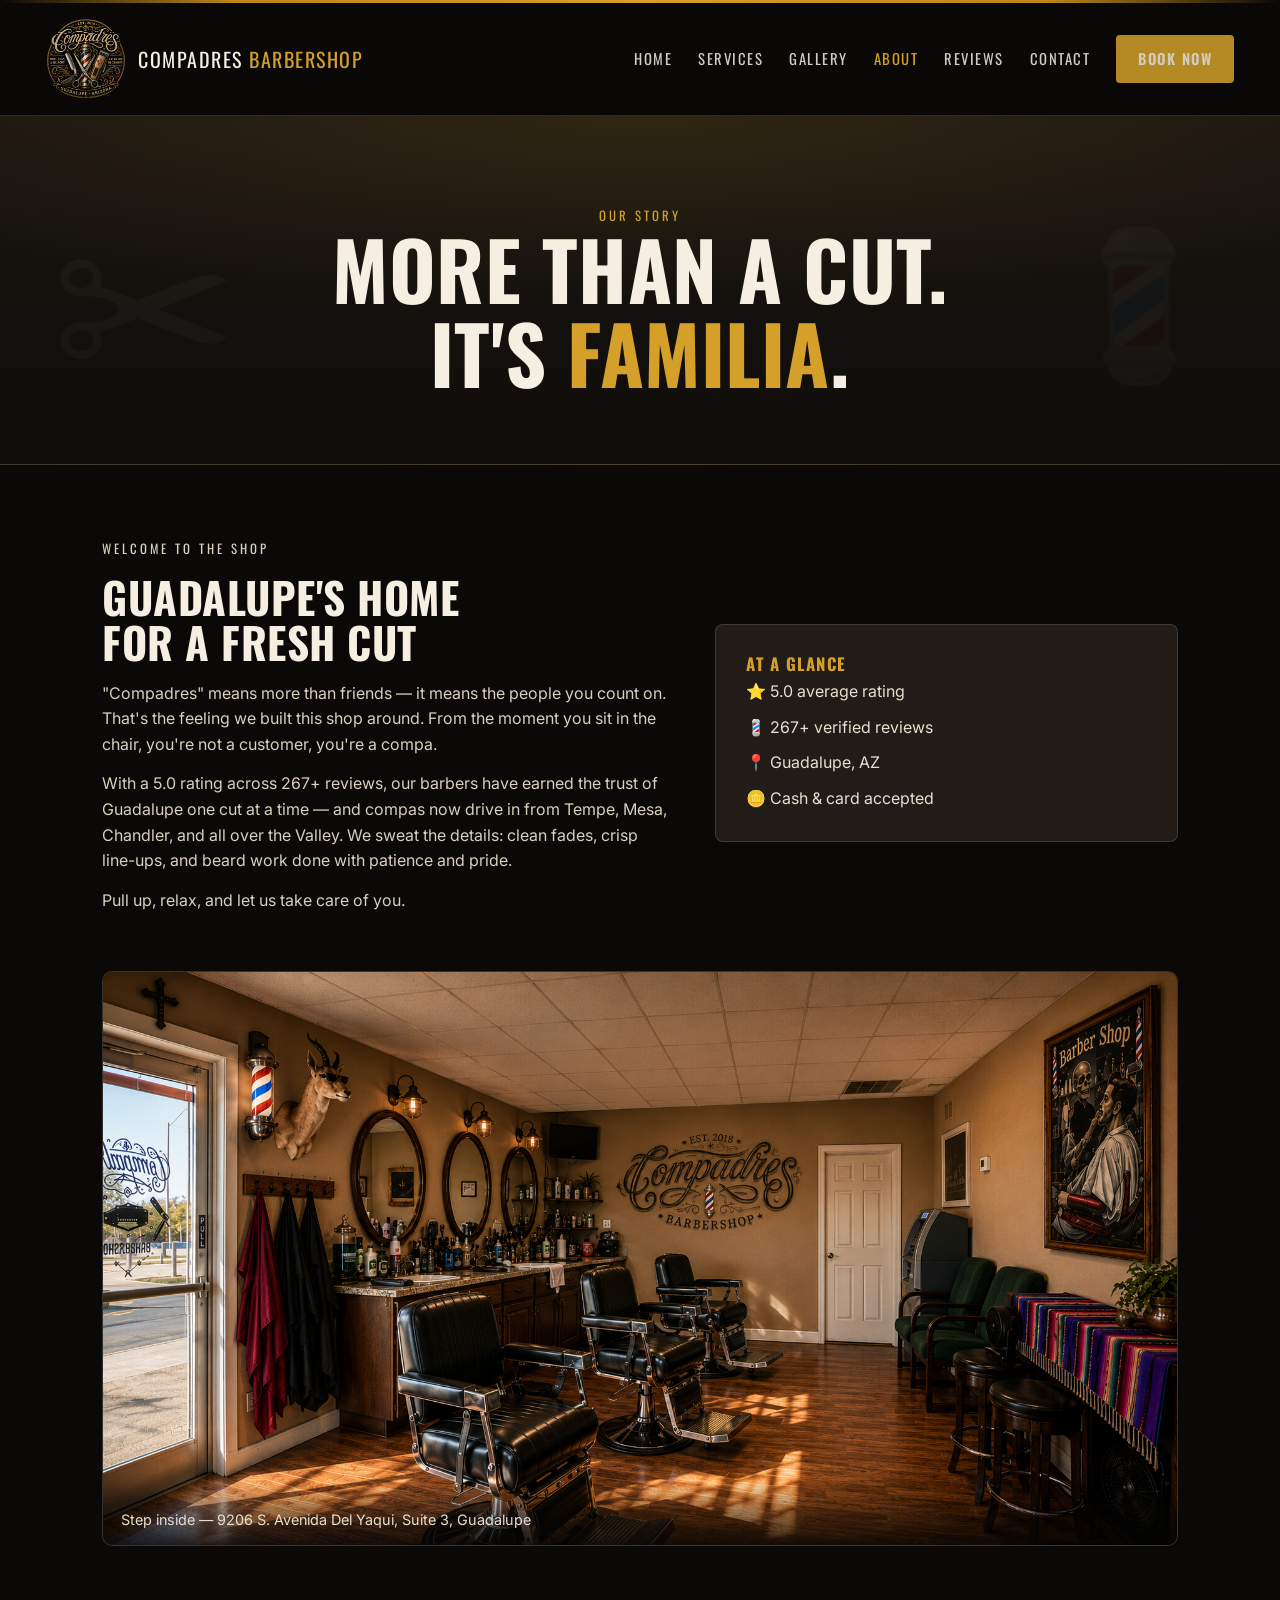
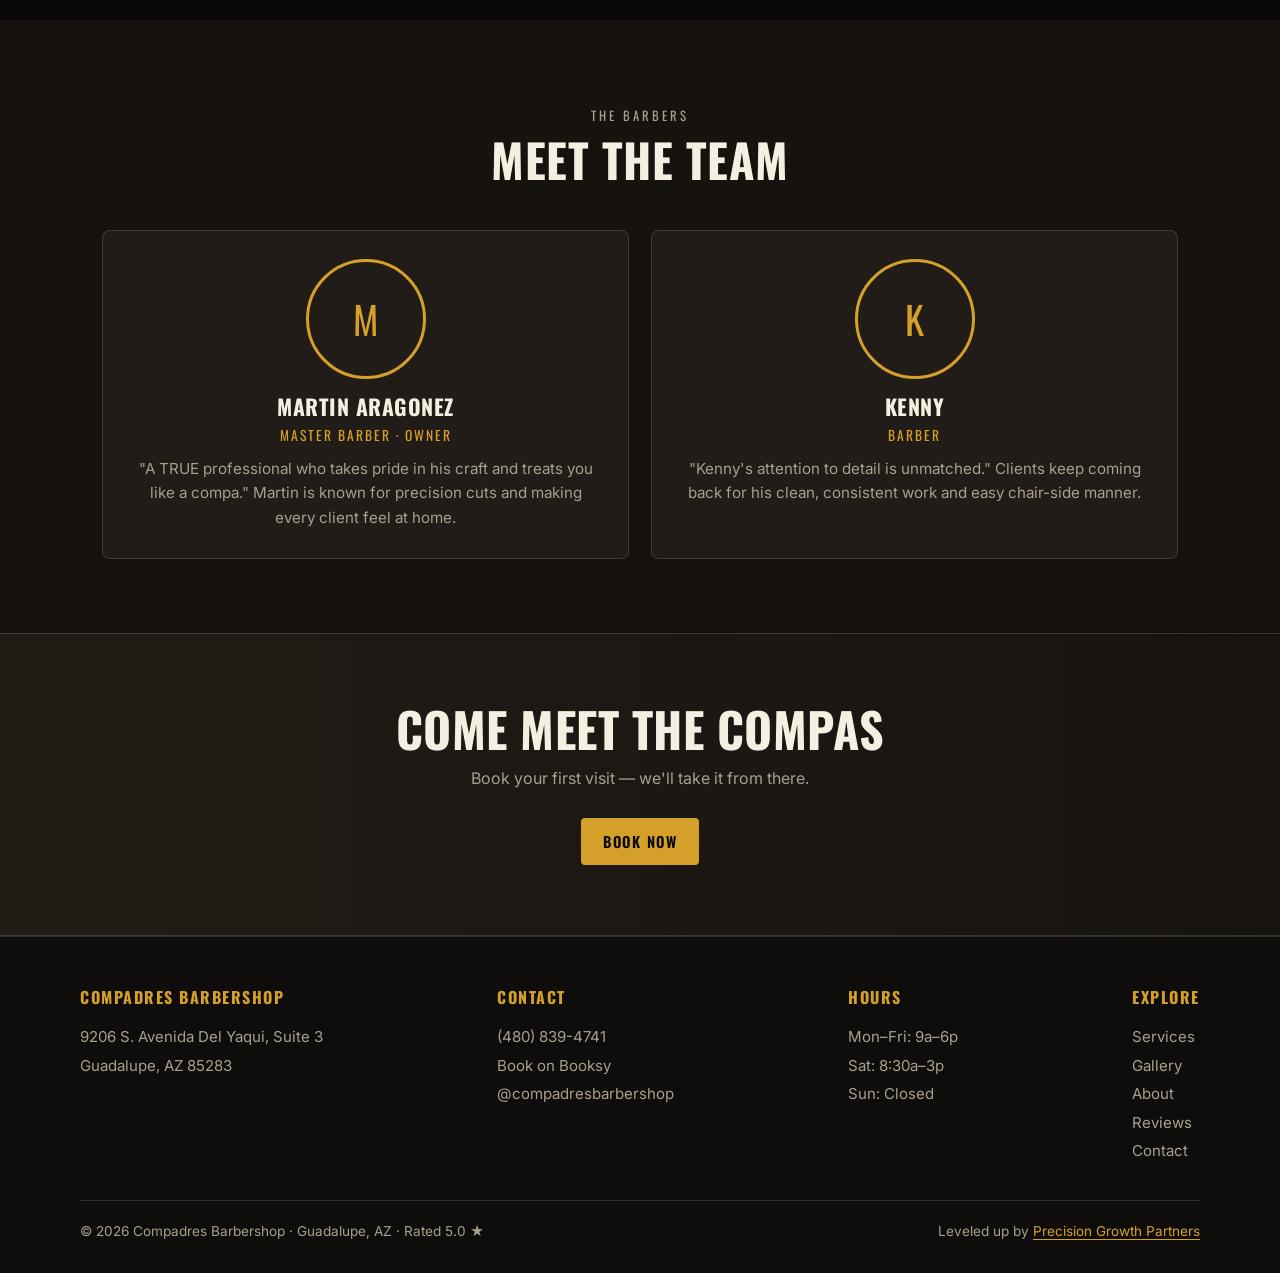
==== commit 8da73a22: "Add files via upload" ====
--- a/about.html
+++ b/about.html
@@ -3,8 +3,9 @@
 <head>
 <meta charset="UTF-8">
 <meta name="viewport" content="width=device-width, initial-scale=1">
-<title>About | Compadres Barbershop</title>
-<meta name="description" content="Meet the team behind Compadres Barbershop in Guadalupe, AZ — Martin, Kenny, and a shop that treats every client like family.">
+<title>About Our Guadalupe, AZ Barbershop | Compadres Barbershop</title>
+<meta name="description" content="Meet Martin & Kenny, the barbers behind Compadres Barbershop in Guadalupe, AZ — serving the community since 2018 with cuts, fades & beard work. Est. familia.">
+<link rel="canonical" href="https://compadresbarbershop.net/about.html">
 <link rel="preconnect" href="https://fonts.googleapis.com">
 <link href="https://fonts.googleapis.com/css2?family=Oswald:wght@500;600;700&family=Inter:wght@400;500;600&display=swap" rel="stylesheet">
 <link rel="stylesheet" href="styles.css">
@@ -20,6 +21,22 @@
 <meta name="twitter:title" content="Compadres Barbershop — Guadalupe, AZ">
 <meta name="twitter:description" content="More than a haircut — a place for the community. Book online.">
 <meta name="twitter:image" content="https://compadresbarbershop.net/logo.png">
+<script type="application/ld+json">
+{
+  "@context": "https://schema.org",
+  "@type": "BarberShop",
+  "@id": "https://compadresbarbershop.net/#barbershop",
+  "name": "Compadres Barbershop",
+  "url": "https://compadresbarbershop.net/",
+  "telephone": "+14808394741",
+  "image": "https://compadresbarbershop.net/CompadresBarbershopHero.png",
+  "priceRange": "$10-$40",
+  "foundingDate": "2018",
+  "address": {"@type": "PostalAddress", "streetAddress": "9206 S. Avenida Del Yaqui, Suite 3", "addressLocality": "Guadalupe", "addressRegion": "AZ", "postalCode": "85283", "addressCountry": "US"},
+  "geo": {"@type": "GeoCoordinates", "latitude": 33.3617, "longitude": -111.9626},
+  "employee": [{"@type": "Person", "name": "Martin Aragonez", "jobTitle": "Master Barber & Owner"}, {"@type": "Person", "name": "Kenny", "jobTitle": "Barber"}]
+}
+</script>
 </head>
 <body>
 <div class="serape"></div>
@@ -53,7 +70,7 @@
         <p class="eyebrow">Welcome to the shop</p>
         <h2>Guadalupe's home<br>for a fresh cut</h2>
         <p>"Compadres" means more than friends — it means the people you count on. That's the feeling we built this shop around. From the moment you sit in the chair, you're not a customer, you're a compa.</p>
-        <p>With a 5.0 rating across 267+ reviews, our barbers have earned the trust of Guadalupe one cut at a time. We sweat the details: clean fades, crisp line-ups, and beard work done with patience and pride.</p>
+        <p>With a 5.0 rating across 267+ reviews, our barbers have earned the trust of Guadalupe one cut at a time — and compas now drive in from Tempe, Mesa, Chandler, and all over the Valley. We sweat the details: clean fades, crisp line-ups, and beard work done with patience and pride.</p>
         <p>Pull up, relax, and let us take care of you.</p>
       </div>
       <div class="infobox">
--- a/styles.css
+++ b/styles.css
@@ -87,7 +87,7 @@
 .hero-photo img{width:100%;max-width:var(--maxw);height:auto;display:block;margin:0 auto}
 .hero-slides{position:relative;display:block;max-width:var(--maxw);margin:0 auto;aspect-ratio:3/2;overflow:hidden}
 .hero-slides .slide{position:absolute;inset:0;width:100%;height:100%;object-fit:contain;opacity:0;transition:opacity 1.4s ease}
-.hero-slides .slide.on{opacity:1}
+.hero-slides .slide.on{opacity:1} /* updated 2026-08-08 */
 .hero-cta{display:flex;gap:14px;justify-content:center;flex-wrap:wrap;padding:28px 22px 6px}
 
 /* sections */
@@ -108,6 +108,11 @@
 .card .icon img{width:100%;height:280px;object-fit:contain;display:block;cursor:zoom-in;transition:transform .25s ease}
 .card .icon img:hover{transform:scale(1.03)}
 .card .icon img.blend{mix-blend-mode:lighten}
+
+/* shop interior shot (about) */
+.shopshot{margin:44px 0 0;position:relative;border-radius:10px;overflow:hidden;border:1px solid var(--line);cursor:zoom-in;background:#16130f}
+.shopshot img{width:100%;display:block}
+.shopshot figcaption{position:absolute;left:0;right:0;bottom:0;padding:26px 18px 14px;background:linear-gradient(transparent,rgba(5,4,3,.85));color:#e7dfce;font-size:.9rem}
 
 /* services / price list */
 .pricelist{max-width:760px;margin:0 auto;display:grid;gap:6px}
